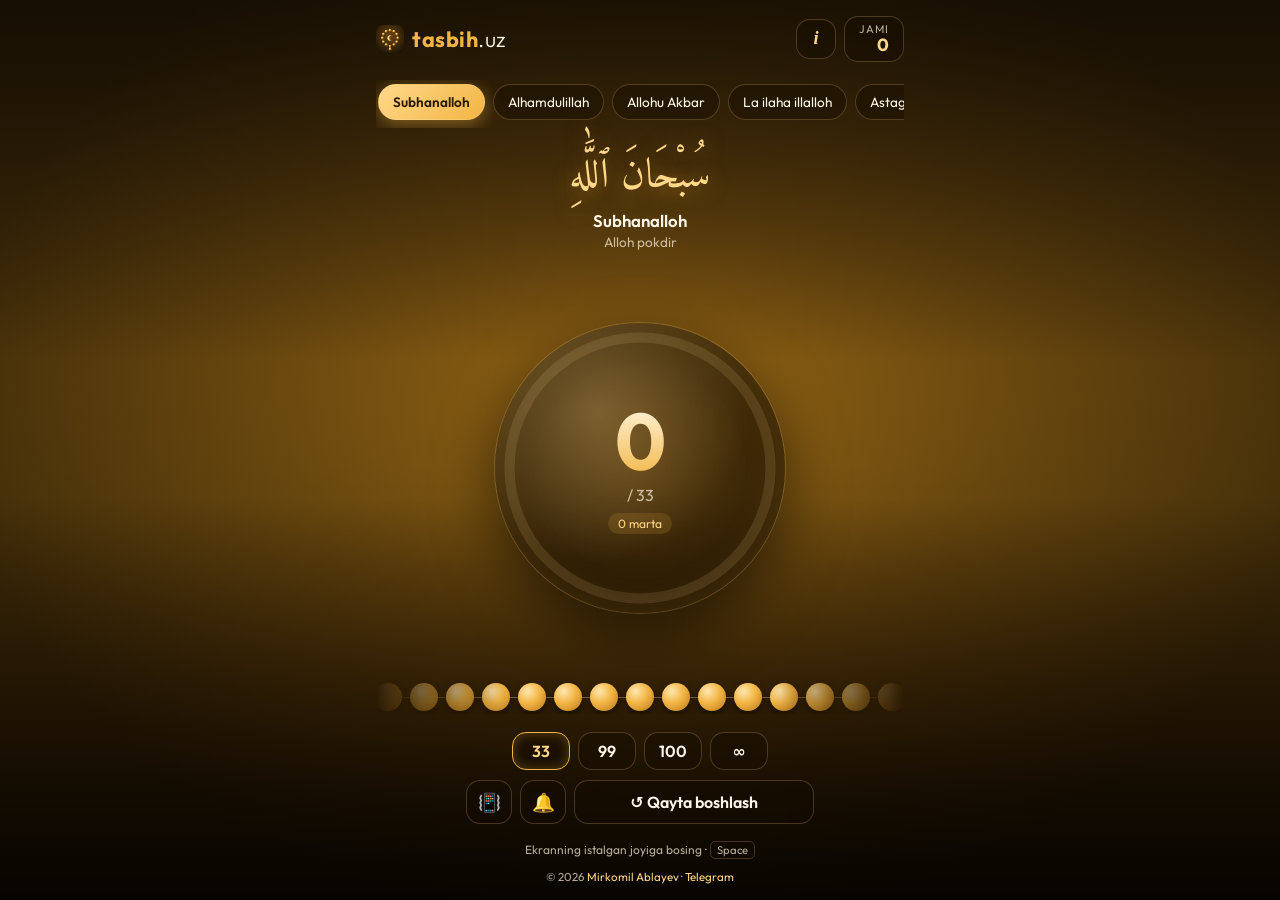
==== index.html @ 4d39cfe6 "first commit Online tasbih counter for tasbih.uz with SEO, icons and Netlify config.  Co-Authored-By" ====
<!DOCTYPE html>
<html lang="uz">
<head>
  <meta charset="UTF-8" />
  <meta name="viewport" content="width=device-width, initial-scale=1, maximum-scale=1, user-scalable=no, viewport-fit=cover" />
  <title>Onlayn tasbeh — zikr sanagich | Tasbih.uz</title>
  <meta name="description" content="Tasbih.uz — bepul onlayn tasbeh. Subhanalloh, Alhamdulillah, Allohu Akbar va boshqa zikrlarni sanang. Natija telefoningizda avtomatik saqlanadi." />
  <meta name="keywords" content="tasbeh, tasbih, onlayn tasbeh, elektron tasbeh, zikr, zikr sanagich, subhanalloh, alhamdulillah, allohu akbar, astag'firulloh, salovat, тасбих, электронные четки" />
  <meta name="author" content="Mirkomil Ablayev" />
  <meta name="robots" content="index, follow, max-image-preview:large" />
  <link rel="canonical" href="https://tasbih.uz/" />
  <meta name="theme-color" content="#1a1206" />

  <!-- Google Search Console: only needed if you verify with the "HTML tag" method (see GUIDE.md) -->
  <!-- <meta name="google-site-verification" content="PASTE_CODE_HERE" /> -->

  <!-- Open Graph (Telegram, Facebook, WhatsApp previews) -->
  <meta property="og:type" content="website" />
  <meta property="og:site_name" content="Tasbih.uz" />
  <meta property="og:locale" content="uz_UZ" />
  <meta property="og:url" content="https://tasbih.uz/" />
  <meta property="og:title" content="Tasbih.uz — Onlayn tasbeh" />
  <meta property="og:description" content="Bepul onlayn tasbeh: zikrlaringizni sanang, natija avtomatik saqlanadi." />
  <meta property="og:image" content="https://tasbih.uz/og-image.png" />
  <meta property="og:image:width" content="1200" />
  <meta property="og:image:height" content="630" />
  <meta property="og:image:alt" content="Tasbih.uz — onlayn tasbeh" />

  <!-- Twitter / X -->
  <meta name="twitter:card" content="summary_large_image" />
  <meta name="twitter:title" content="Tasbih.uz — Onlayn tasbeh" />
  <meta name="twitter:description" content="Bepul onlayn tasbeh: zikrlaringizni sanang, natija avtomatik saqlanadi." />
  <meta name="twitter:image" content="https://tasbih.uz/og-image.png" />

  <!-- Icons & install as app -->
  <link rel="icon" href="/icon.svg" type="image/svg+xml" />
  <link rel="icon" href="/favicon-32.png" sizes="32x32" type="image/png" />
  <link rel="apple-touch-icon" href="/apple-touch-icon.png" />
  <link rel="manifest" href="/manifest.webmanifest" />
  <meta name="apple-mobile-web-app-capable" content="yes" />
  <meta name="apple-mobile-web-app-title" content="Tasbih" />
  <meta name="apple-mobile-web-app-status-bar-style" content="black-translucent" />

  <!-- Structured data for Google -->
  <script type="application/ld+json">
  {
    "@context": "https://schema.org",
    "@type": "WebApplication",
    "name": "Tasbih.uz",
    "alternateName": "Onlayn tasbeh",
    "url": "https://tasbih.uz/",
    "description": "Bepul onlayn tasbeh — zikrlarni sanash uchun. Natija qurilmada avtomatik saqlanadi.",
    "applicationCategory": "LifestyleApplication",
    "operatingSystem": "Any",
    "inLanguage": "uz",
    "image": "https://tasbih.uz/og-image.png",
    "offers": { "@type": "Offer", "price": "0", "priceCurrency": "UZS" },
    "author": {
      "@type": "Person",
      "name": "Mirkomil Ablayev",
      "url": "https://telegram.me/mirkomil_ablayev"
    }
  }
  </script>

  <!-- Google Analytics 4: replace G-XXXXXXXXXX with your Measurement ID (see GUIDE.md) -->
  <script>
    window.GA_ID = "G-XXXXXXXXXX";
    if (!/X{4}/.test(GA_ID) && location.hostname !== "localhost") {
      var s = document.createElement("script");
      s.async = true;
      s.src = "https://www.googletagmanager.com/gtag/js?id=" + GA_ID;
      document.head.appendChild(s);
      window.dataLayer = window.dataLayer || [];
      window.gtag = function () { dataLayer.push(arguments); };
      gtag("js", new Date());
      gtag("config", GA_ID);
    }
  </script>
  <link rel="preconnect" href="https://fonts.googleapis.com" />
  <link rel="preconnect" href="https://fonts.gstatic.com" crossorigin />
  <link href="https://fonts.googleapis.com/css2?family=Amiri:wght@400;700&family=Outfit:wght@300;400;600;700&display=swap" rel="stylesheet" />
  <link rel="stylesheet" href="style.css" />
</head>
<body>
  <div class="bg" aria-hidden="true"></div>
  <div class="bg-overlay" aria-hidden="true"></div>
  <div class="stars" id="stars" aria-hidden="true"></div>

  <!-- The whole screen is a tap zone: tapping anywhere counts -->
  <main class="app" id="tapZone">
    <h1 class="sr-only">Onlayn tasbeh — Tasbih.uz</h1>
    <header class="top" data-no-count>
      <a class="brand" href="/"><img src="/icon.svg" alt="" width="28" height="28" /> <b><span>tasbih</span>.uz</b></a>
      <div class="top-right">
        <button class="icon-btn info-btn" id="infoBtn" title="Sayt haqida" aria-label="Sayt haqida">i</button>
        <div class="total" title="Jami zikrlar">
          <small>Jami</small>
          <strong id="totalCount">0</strong>
        </div>
      </div>
    </header>

    <nav class="dhikr-list" id="dhikrList" data-no-count></nav>

    <section class="dhikr-text">
      <p class="arabic" id="arabic"></p>
      <p class="translit" id="translit"></p>
      <p class="meaning" id="meaning"></p>
    </section>

    <section class="counter-wrap">
      <button class="counter" id="counterBtn" aria-label="Sanash">
        <svg class="ring" viewBox="0 0 200 200" aria-hidden="true">
          <circle class="ring-bg" cx="100" cy="100" r="90" />
          <circle class="ring-fg" id="ringFg" cx="100" cy="100" r="90" />
        </svg>
        <span class="count" id="count">0</span>
        <span class="target" id="targetLabel">/ 33</span>
        <span class="rounds" id="rounds">0 marta</span>
      </button>
    </section>

    <div class="beads" aria-hidden="true">
      <div class="bead-track" id="beadTrack"></div>
    </div>

    <section class="controls" data-no-count>
      <div class="targets" id="targets">
        <button data-target="33">33</button>
        <button data-target="99">99</button>
        <button data-target="100">100</button>
        <button data-target="0">∞</button>
      </div>
      <div class="actions">
        <button class="icon-btn" id="vibrateBtn" title="Tebranish">📳</button>
        <button class="icon-btn" id="soundBtn" title="Ovoz">🔔</button>
        <button class="reset-btn" id="resetBtn">↺ Qayta boshlash</button>
      </div>
    </section>

    <p class="hint">Ekranning istalgan joyiga bosing · <kbd>Space</kbd></p>
    <footer class="footer" data-no-count>
      © <span id="year">2026</span> <a href="https://telegram.me/mirkomil_ablayev" target="_blank" rel="noopener">Mirkomil Ablayev</a>
      · <a href="https://telegram.me/mirkomil_ablayev" target="_blank" rel="noopener">Telegram</a>
    </footer>
  </main>

  <!-- About (also gives search engines real text to index) -->
  <div class="modal" id="about" data-no-count aria-hidden="true">
    <article class="modal-card about-card">
      <h2>Tasbih.uz — onlayn tasbeh</h2>
      <p>
        Tasbih.uz — zikrlarni sanash uchun bepul onlayn tasbeh. Telefon, planshet yoki
        kompyuterda ishlaydi, hech narsa o'rnatish shart emas. Natijangiz qurilmangizda
        avtomatik saqlanadi — sahifani yopsangiz ham yo'qolmaydi.
      </p>
      <h3>Qanday foydalaniladi?</h3>
      <ul>
        <li>Zikrni tanlang: Subhanalloh, Alhamdulillah, Allohu Akbar, La ilaha illalloh, Astag'firulloh yoki Salavot.</li>
        <li>Maqsadni belgilang: 33, 99, 100 yoki cheksiz.</li>
        <li>Ekranning istalgan joyiga bosing yoki klaviaturada <kbd>Space</kbd> tugmasini bosing.</li>
        <li>Har bir zikr uchun hisob alohida saqlanadi. «Qayta boshlash» bilan nolga tushiring.</li>
      </ul>
      <h3>Muallif</h3>
      <p>
        Mirkomil Ablayev ·
        <a href="https://telegram.me/mirkomil_ablayev" target="_blank" rel="noopener">Telegram: @mirkomil_ablayev</a>
      </p>
      <button id="closeAbout" class="btn-gold">Yopish</button>
    </article>
  </div>

  <!-- Reset confirmation -->
  <div class="modal" id="modal" data-no-count aria-hidden="true">
    <div class="modal-card">
      <h3>Qayta boshlash</h3>
      <p>Qaysi natijani nolga tushirmoqchisiz?</p>
      <div class="modal-actions">
        <button id="resetCurrent" class="btn-gold">Joriy zikr</button>
        <button id="resetAll" class="btn-danger">Hammasini</button>
        <button id="cancelReset" class="btn-ghost">Bekor qilish</button>
      </div>
    </div>
  </div>

  <div class="toast" id="toast"></div>

  <script src="app.js"></script>
</body>
</html>
---- style.css ----
:root {
  --gold: #f2b544;
  --gold-soft: #ffd88a;
  --gold-deep: #b9761a;
  --ink: #fff8ea;
  --muted: rgba(255, 244, 220, 0.7);
  --glass: rgba(20, 12, 2, 0.38);
  --glass-border: rgba(255, 210, 130, 0.22);
  --danger: #e2574c;
}

* { box-sizing: border-box; margin: 0; padding: 0; -webkit-tap-highlight-color: transparent; }

html, body { height: 100%; }

body {
  font-family: "Outfit", system-ui, sans-serif;
  color: var(--ink);
  background: #1a1206;
  overflow: hidden;
  user-select: none;
  -webkit-user-select: none;
}

/* ---------- Background ---------- */
.bg {
  position: fixed;
  inset: -4%;
  /* Fallback gradient shows if background.jpg is missing */
  background:
    url("background.jpg") center 60% / cover no-repeat,
    linear-gradient(180deg, #5a3a0c 0%, #c98a1c 55%, #7a4a0a 80%, #140c02 100%);
  animation: kenburns 40s ease-in-out infinite alternate;
  z-index: -3;
}
@keyframes kenburns {
  from { transform: scale(1) translateY(0); }
  to   { transform: scale(1.08) translateY(-1.5%); }
}
.bg-overlay {
  position: fixed;
  inset: 0;
  background:
    radial-gradient(ellipse at 50% 45%, rgba(0,0,0,0.05) 0%, rgba(0,0,0,0.55) 75%),
    linear-gradient(180deg, rgba(10,6,0,0.55) 0%, rgba(10,6,0,0.1) 40%, rgba(10,6,0,0.75) 100%);
  z-index: -2;
}
.stars { position: fixed; inset: 0; z-index: -1; pointer-events: none; }
.stars i {
  position: absolute;
  width: 2px; height: 2px;
  background: var(--gold-soft);
  border-radius: 50%;
  opacity: 0;
  animation: twinkle 4s ease-in-out infinite;
}
@keyframes twinkle { 50% { opacity: 0.9; transform: scale(1.6); } }

/* ---------- Layout ---------- */
.app {
  position: relative;
  height: 100dvh;
  max-width: 560px;
  margin: 0 auto;
  padding: max(16px, env(safe-area-inset-top)) 16px max(16px, env(safe-area-inset-bottom));
  display: flex;
  flex-direction: column;
  align-items: center;
  gap: clamp(8px, 2vh, 18px);
  cursor: pointer;
  animation: fadeUp 0.8s ease both;
}
@keyframes fadeUp { from { opacity: 0; transform: translateY(20px); } }

.top {
  width: 100%;
  display: flex;
  justify-content: space-between;
  align-items: center;
  cursor: default;
}
.brand { font-size: 1.35rem; font-weight: 300; letter-spacing: 0.5px; }
.brand span { font-weight: 700; color: var(--gold); }
.total {
  text-align: right;
  background: var(--glass);
  border: 1px solid var(--glass-border);
  backdrop-filter: blur(10px);
  -webkit-backdrop-filter: blur(10px);
  padding: 6px 14px;
  border-radius: 14px;
  line-height: 1.1;
}
.total small { display: block; font-size: 0.7rem; color: var(--muted); text-transform: uppercase; letter-spacing: 1px; }
.total strong { font-size: 1.1rem; color: var(--gold-soft); }

/* ---------- Dhikr chips ---------- */
.dhikr-list {
  width: 100%;
  display: flex;
  gap: 8px;
  overflow-x: auto;
  padding: 4px 2px 8px;
  scrollbar-width: none;
  cursor: default;
}
.dhikr-list::-webkit-scrollbar { display: none; }
.chip {
  flex: 0 0 auto;
  font: inherit;
  font-size: 0.85rem;
  color: var(--ink);
  background: var(--glass);
  border: 1px solid var(--glass-border);
  backdrop-filter: blur(10px);
  -webkit-backdrop-filter: blur(10px);
  padding: 8px 14px;
  border-radius: 999px;
  cursor: pointer;
  transition: all 0.25s ease;
}
.chip:hover { border-color: var(--gold); }
.chip.active {
  background: linear-gradient(135deg, var(--gold-soft), var(--gold));
  color: #2a1a02;
  font-weight: 600;
  box-shadow: 0 4px 18px rgba(242, 181, 68, 0.45);
}

/* ---------- Dhikr text ---------- */
.dhikr-text { text-align: center; min-height: 110px; }
.dhikr-text.swap { animation: swap 0.5s ease; }
@keyframes swap {
  0% { opacity: 0; transform: translateY(10px) scale(0.97); filter: blur(4px); }
  100% { opacity: 1; transform: none; filter: none; }
}
.arabic {
  font-family: "Amiri", serif;
  font-size: clamp(1.8rem, 7vw, 2.6rem);
  line-height: 1.5;
  color: var(--gold-soft);
  text-shadow: 0 2px 20px rgba(242, 181, 68, 0.5);
  direction: rtl;
}
.translit { font-size: 1.05rem; font-weight: 600; margin-top: 2px; }
.meaning { font-size: 0.85rem; color: var(--muted); margin-top: 2px; }

/* ---------- Counter ---------- */
.counter-wrap { flex: 1; display: grid; place-items: center; width: 100%; min-height: 0; }
.counter {
  position: relative;
  width: min(68vw, 42vh, 290px);
  aspect-ratio: 1;
  border-radius: 50%;
  border: none;
  font: inherit;
  color: var(--ink);
  cursor: pointer;
  background:
    radial-gradient(circle at 35% 30%, rgba(255, 220, 150, 0.28), transparent 55%),
    radial-gradient(circle, rgba(40, 24, 4, 0.55), rgba(15, 9, 1, 0.75));
  backdrop-filter: blur(8px);
  -webkit-backdrop-filter: blur(8px);
  box-shadow:
    0 0 0 1px var(--glass-border),
    0 20px 60px rgba(0, 0, 0, 0.55),
    inset 0 0 40px rgba(242, 181, 68, 0.15);
  display: flex;
  flex-direction: column;
  align-items: center;
  justify-content: center;
  transition: transform 0.12s ease, box-shadow 0.3s ease;
  outline: none;
}
.counter::after {
  content: "";
  position: absolute;
  inset: -14px;
  border-radius: 50%;
  border: 2px solid var(--gold);
  opacity: 0;
  pointer-events: none;
}
.counter.pulse::after { animation: pulseRing 0.6s ease-out; }
@keyframes pulseRing {
  0% { opacity: 0.8; transform: scale(0.92); }
  100% { opacity: 0; transform: scale(1.18); }
}
.counter.press { transform: scale(0.95); }
.counter.done {
  animation: glow 1.4s ease;
}
@keyframes glow {
  0%, 100% { box-shadow: 0 0 0 1px var(--glass-border), 0 20px 60px rgba(0,0,0,0.55), inset 0 0 40px rgba(242,181,68,0.15); }
  30% { box-shadow: 0 0 0 3px var(--gold), 0 0 90px rgba(242,181,68,0.85), inset 0 0 60px rgba(242,181,68,0.5); }
}

.ring { position: absolute; inset: 0; width: 100%; height: 100%; transform: rotate(-90deg); }
.ring circle { fill: none; stroke-width: 7; }
.ring-bg { stroke: rgba(255, 220, 150, 0.12); }
.ring-fg {
  stroke: var(--gold);
  stroke-linecap: round;
  filter: drop-shadow(0 0 6px rgba(242, 181, 68, 0.8));
  transition: stroke-dashoffset 0.35s cubic-bezier(.3,1.4,.5,1);
}

.count {
  font-size: clamp(3.2rem, 15vw, 5rem);
  font-weight: 700;
  line-height: 1;
  font-variant-numeric: tabular-nums;
  background: linear-gradient(180deg, #fff6e0, var(--gold));
  -webkit-background-clip: text;
  background-clip: text;
  color: transparent;
}
.count.bump { animation: bump 0.28s cubic-bezier(.3,1.8,.5,1); }
@keyframes bump {
  0% { transform: scale(1); }
  40% { transform: scale(1.18); }
  100% { transform: scale(1); }
}
.target { font-size: 1rem; color: var(--muted); margin-top: 4px; }
.rounds {
  font-size: 0.75rem;
  margin-top: 8px;
  padding: 3px 10px;
  border-radius: 999px;
  background: rgba(242, 181, 68, 0.15);
  color: var(--gold-soft);
}

/* ---------- Beads ---------- */
.beads {
  width: 100%;
  height: 34px;
  overflow: hidden;
  position: relative;
  mask-image: linear-gradient(90deg, transparent, #000 25%, #000 75%, transparent);
  -webkit-mask-image: linear-gradient(90deg, transparent, #000 25%, #000 75%, transparent);
}
.beads::before {
  content: "";
  position: absolute;
  left: 0; right: 0; top: 50%;
  height: 1px;
  background: rgba(255, 220, 150, 0.4);
}
.bead-track {
  position: absolute;
  top: 3px;
  left: 50%;
  display: flex;
  gap: 8px;
  transition: transform 0.3s cubic-bezier(.3,1.3,.5,1);
}
.bead-track i {
  flex: 0 0 auto;
  width: 28px; height: 28px;
  border-radius: 50%;
  background: radial-gradient(circle at 35% 30%, #ffe7b0, var(--gold) 45%, var(--gold-deep) 100%);
  box-shadow: 0 3px 8px rgba(0,0,0,0.5);
}

/* ---------- Controls ---------- */
.controls { width: 100%; display: flex; flex-direction: column; gap: 10px; cursor: default; }
.targets, .actions { display: flex; gap: 8px; justify-content: center; }
.targets button, .icon-btn, .reset-btn {
  font: inherit;
  color: var(--ink);
  background: var(--glass);
  border: 1px solid var(--glass-border);
  backdrop-filter: blur(10px);
  -webkit-backdrop-filter: blur(10px);
  border-radius: 14px;
  cursor: pointer;
  transition: all 0.2s ease;
}
.targets button { min-width: 58px; padding: 8px 12px; font-weight: 600; }
.targets button.active { border-color: var(--gold); color: var(--gold-soft); box-shadow: inset 0 0 12px rgba(242,181,68,0.3); }
.icon-btn { width: 46px; font-size: 1.15rem; }
.icon-btn.off { opacity: 0.4; filter: grayscale(1); }
.reset-btn { flex: 1; max-width: 240px; padding: 11px 18px; font-weight: 600; }
.reset-btn:hover { border-color: var(--danger); color: #ffb3ab; }
.targets button:active, .icon-btn:active, .reset-btn:active { transform: scale(0.94); }
.reset-btn.spin { animation: shake 0.5s ease; }
@keyframes shake {
  20%, 60% { transform: translateX(-4px); }
  40%, 80% { transform: translateX(4px); }
}

.hint { font-size: 0.75rem; color: var(--muted); text-align: center; }
kbd {
  font-family: inherit;
  font-size: 0.7rem;
  padding: 1px 6px;
  border-radius: 5px;
  border: 1px solid var(--glass-border);
  background: var(--glass);
}

/* ---------- Tap effects ---------- */
.ripple {
  position: fixed;
  width: 20px; height: 20px;
  margin: -10px 0 0 -10px;
  border-radius: 50%;
  border: 2px solid var(--gold-soft);
  pointer-events: none;
  animation: ripple 0.7s ease-out forwards;
  z-index: 50;
}
@keyframes ripple {
  to { transform: scale(9); opacity: 0; }
}
.plus {
  position: fixed;
  pointer-events: none;
  font-weight: 700;
  font-size: 1.3rem;
  color: var(--gold-soft);
  text-shadow: 0 2px 10px rgba(0,0,0,0.6);
  animation: floatUp 0.9s ease-out forwards;
  z-index: 51;
}
@keyframes floatUp {
  0% { opacity: 1; transform: translate(-50%, -50%) scale(0.8); }
  100% { opacity: 0; transform: translate(-50%, -140%) scale(1.3); }
}
.particle {
  position: fixed;
  width: 8px; height: 8px;
  border-radius: 50%;
  background: var(--gold-soft);
  box-shadow: 0 0 10px var(--gold);
  pointer-events: none;
  z-index: 52;
  animation: burst 1.1s cubic-bezier(.1,.8,.3,1) forwards;
}
@keyframes burst {
  to { transform: translate(var(--dx), var(--dy)) scale(0.2); opacity: 0; }
}

/* ---------- Modal ---------- */
.modal {
  position: fixed;
  inset: 0;
  display: grid;
  place-items: center;
  padding: 16px;
  background: rgba(0, 0, 0, 0.55);
  backdrop-filter: blur(6px);
  -webkit-backdrop-filter: blur(6px);
  opacity: 0;
  pointer-events: none;
  transition: opacity 0.25s ease;
  z-index: 100;
}
.modal.open { opacity: 1; pointer-events: auto; }
.modal-card {
  width: 100%;
  max-width: 340px;
  text-align: center;
  padding: 24px 20px;
  border-radius: 22px;
  background: linear-gradient(180deg, rgba(50, 32, 6, 0.95), rgba(20, 12, 2, 0.95));
  border: 1px solid var(--glass-border);
  box-shadow: 0 30px 80px rgba(0,0,0,0.6);
  transform: translateY(20px) scale(0.95);
  transition: transform 0.3s cubic-bezier(.3,1.4,.5,1);
}
.modal.open .modal-card { transform: none; }
.modal-card h3 { font-size: 1.3rem; color: var(--gold-soft); }
.modal-card p { color: var(--muted); margin: 8px 0 18px; font-size: 0.95rem; }
.modal-actions { display: flex; flex-direction: column; gap: 8px; }
.modal-actions button {
  font: inherit;
  font-weight: 600;
  padding: 11px;
  border-radius: 12px;
  border: 1px solid transparent;
  cursor: pointer;
  transition: transform 0.15s ease, filter 0.2s;
}
.modal-actions button:active { transform: scale(0.97); }
.modal-actions button:hover { filter: brightness(1.1); }
.btn-gold { background: linear-gradient(135deg, var(--gold-soft), var(--gold)); color: #2a1a02; }
.btn-danger { background: var(--danger); color: #fff; }
.btn-ghost { background: transparent; color: var(--muted); border-color: var(--glass-border) !important; }

/* ---------- Toast ---------- */
.toast {
  position: fixed;
  left: 50%;
  bottom: 28px;
  transform: translate(-50%, 30px);
  padding: 10px 18px;
  border-radius: 999px;
  background: rgba(20, 12, 2, 0.9);
  border: 1px solid var(--gold);
  color: var(--gold-soft);
  font-weight: 600;
  font-size: 0.9rem;
  opacity: 0;
  pointer-events: none;
  transition: all 0.35s cubic-bezier(.3,1.4,.5,1);
  z-index: 120;
  white-space: nowrap;
}
.toast.show { opacity: 1; transform: translate(-50%, 0); }

@media (max-height: 640px) {
  .dhikr-text { min-height: 0; }
  .meaning, .hint { display: none; }
  .beads { height: 26px; }
  .bead-track i { width: 20px; height: 20px; }
}

@media (prefers-reduced-motion: reduce) {
  .bg { animation: none; }
  * { animation-duration: 0.01ms !important; transition-duration: 0.01ms !important; }
}

/* ---------- SEO / about / footer ---------- */
.sr-only {
  position: absolute; width: 1px; height: 1px; padding: 0; margin: -1px;
  overflow: hidden; clip: rect(0, 0, 0, 0); white-space: nowrap; border: 0;
}
.brand { display: flex; align-items: center; gap: 8px; color: var(--ink); text-decoration: none; }
.brand img { border-radius: 7px; }
.brand b { font-weight: 300; }
.top-right { display: flex; align-items: center; gap: 8px; }
.info-btn { width: 40px; height: 40px; font-family: Georgia, serif; font-style: italic; font-weight: 700; color: var(--gold-soft); }
.footer { font-size: 0.72rem; color: var(--muted); text-align: center; margin-top: -6px; cursor: default; }
.footer a { color: var(--gold-soft); text-decoration: none; }
.footer a:hover { text-decoration: underline; }
.about-card { max-width: 440px; max-height: 85dvh; overflow-y: auto; text-align: left; user-select: text; -webkit-user-select: text; }
.about-card h2 { font-size: 1.3rem; color: var(--gold-soft); margin-bottom: 8px; }
.about-card h3 { font-size: 1rem; color: var(--gold-soft); margin-top: 14px; }
.about-card p, .about-card li { color: var(--muted); font-size: 0.9rem; line-height: 1.55; }
.about-card p { margin: 6px 0 0; }
.about-card ul { padding-left: 18px; margin-top: 6px; }
.about-card a { color: var(--gold-soft); }
.about-card .btn-gold {
  width: 100%; margin-top: 18px; padding: 11px; border: none; border-radius: 12px;
  font: inherit; font-weight: 600; cursor: pointer;
}
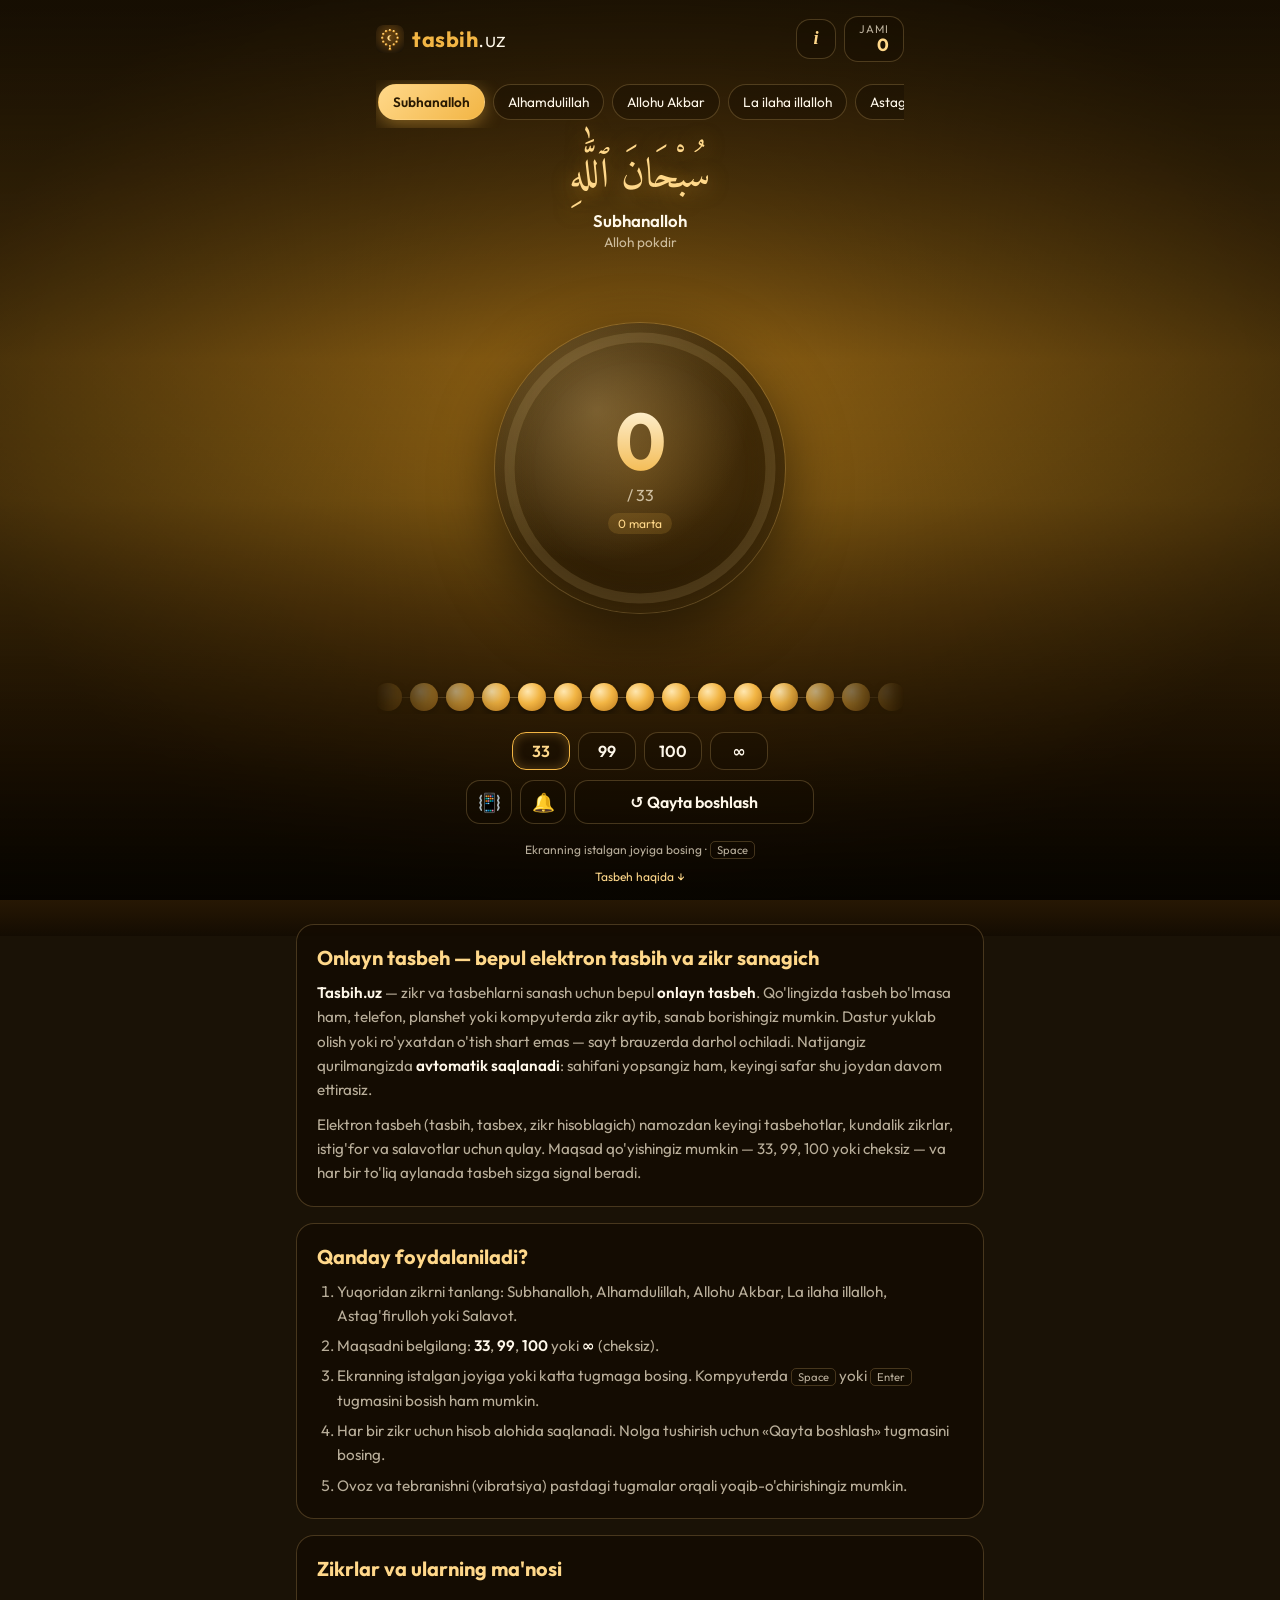
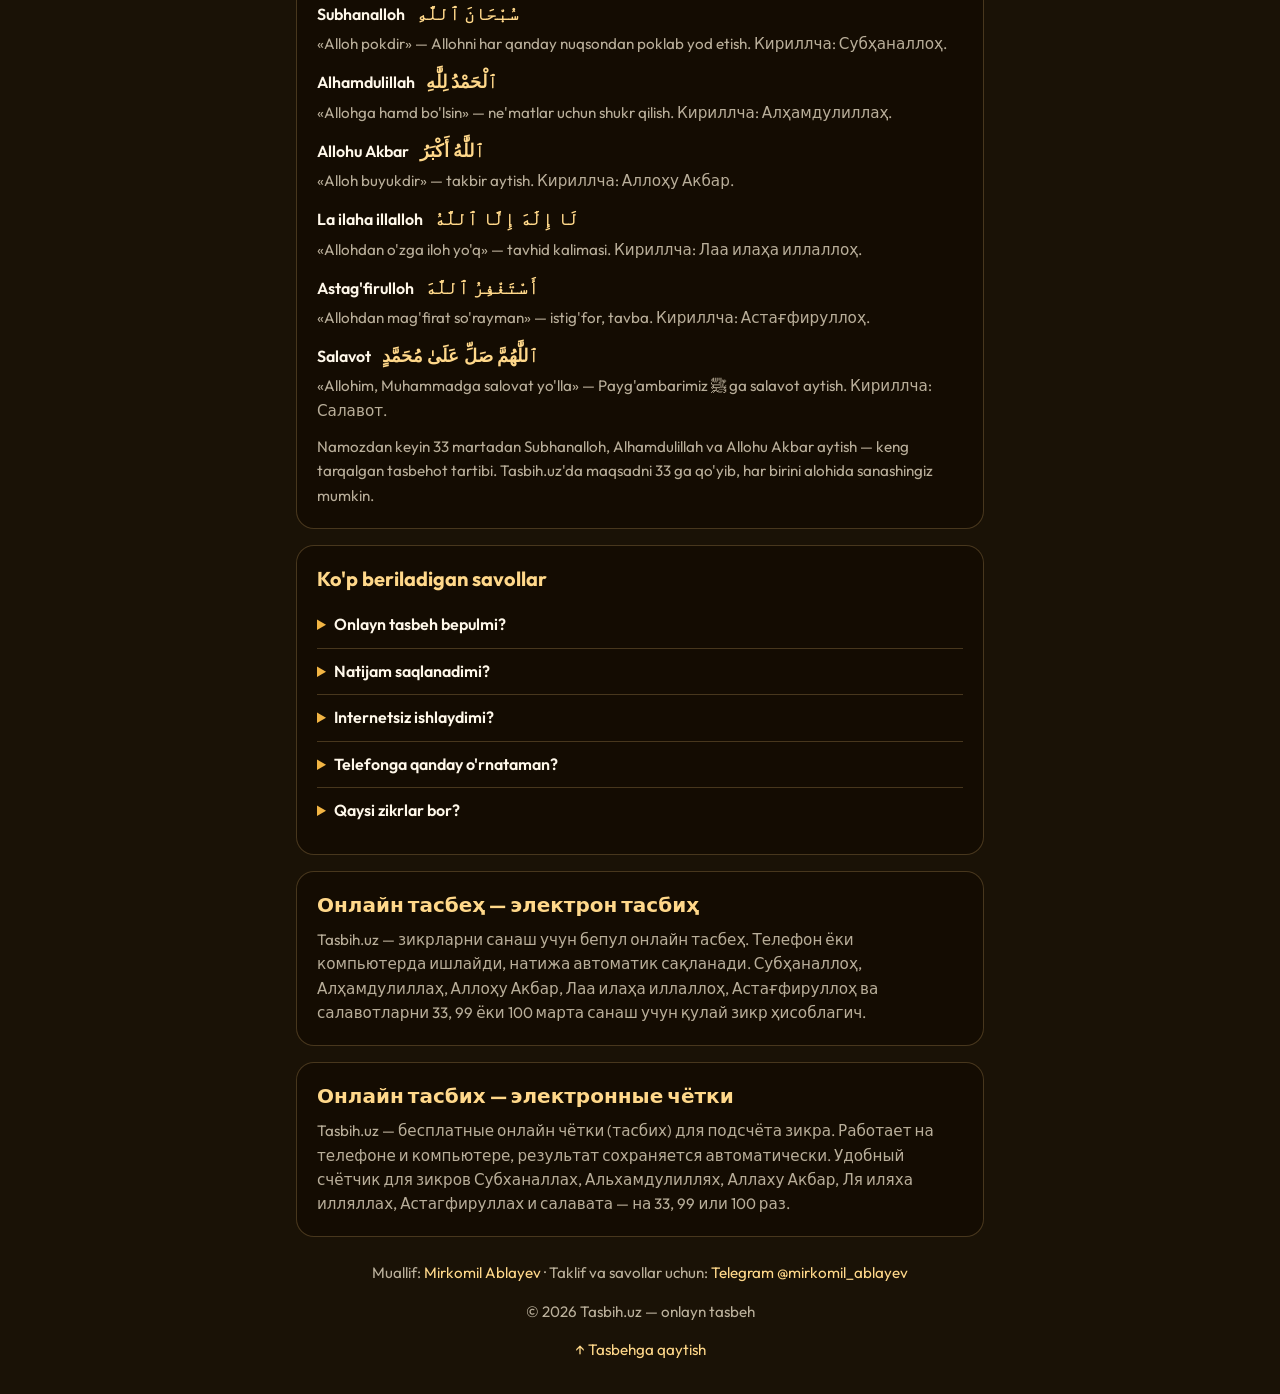
==== commit 92a7c0c6: "Add Uzbek SEO content section, FAQ schema and richer meta tags Visible content (usage, dhikr meaning" ====
--- a/index.html
+++ b/index.html
@@ -3,9 +3,9 @@
 <head>
   <meta charset="UTF-8" />
   <meta name="viewport" content="width=device-width, initial-scale=1, maximum-scale=1, user-scalable=no, viewport-fit=cover" />
-  <title>Onlayn tasbeh — zikr sanagich | Tasbih.uz</title>
-  <meta name="description" content="Tasbih.uz — bepul onlayn tasbeh. Subhanalloh, Alhamdulillah, Allohu Akbar va boshqa zikrlarni sanang. Natija telefoningizda avtomatik saqlanadi." />
-  <meta name="keywords" content="tasbeh, tasbih, onlayn tasbeh, elektron tasbeh, zikr, zikr sanagich, subhanalloh, alhamdulillah, allohu akbar, astag'firulloh, salovat, тасбих, электронные четки" />
+  <title>Onlayn tasbeh — elektron tasbih va zikr sanagich | Tasbih.uz</title>
+  <meta name="description" content="Bepul onlayn tasbeh (tasbih) — telefon va kompyuterda zikr sanang. Subhanalloh, Alhamdulillah, Allohu Akbar, Astag'firulloh, salavot: 33, 99, 100. Natija avtomatik saqlanadi." />
+  <meta name="keywords" content="tasbeh, tasbih, onlayn tasbeh, online tasbeh, onlayn tasbih, elektron tasbeh, elektron tasbih, tasbex, tasbix, zikr, zikir, zikr sanagich, zikr hisoblagich, tasbehot, namozdan keyingi tasbeh, 33 tasbeh, subhanalloh, alhamdulillah, allohu akbar, la ilaha illalloh, astag'firulloh, istig'for, salavot, тасбеҳ, тасбиҳ, онлайн тасбеҳ, зикр, тасбих онлайн, электронные четки, счетчик зикра, online tasbih, dhikr counter" />
   <meta name="author" content="Mirkomil Ablayev" />
   <meta name="robots" content="index, follow, max-image-preview:large" />
   <link rel="canonical" href="https://tasbih.uz/" />
@@ -19,8 +19,8 @@
   <meta property="og:site_name" content="Tasbih.uz" />
   <meta property="og:locale" content="uz_UZ" />
   <meta property="og:url" content="https://tasbih.uz/" />
-  <meta property="og:title" content="Tasbih.uz — Onlayn tasbeh" />
-  <meta property="og:description" content="Bepul onlayn tasbeh: zikrlaringizni sanang, natija avtomatik saqlanadi." />
+  <meta property="og:title" content="Onlayn tasbeh — Tasbih.uz" />
+  <meta property="og:description" content="Bepul elektron tasbeh: Subhanalloh, Alhamdulillah, Allohu Akbar va boshqa zikrlarni telefoningizda sanang. Natija avtomatik saqlanadi." />
   <meta property="og:image" content="https://tasbih.uz/og-image.png" />
   <meta property="og:image:width" content="1200" />
   <meta property="og:image:height" content="630" />
@@ -28,8 +28,8 @@
 
   <!-- Twitter / X -->
   <meta name="twitter:card" content="summary_large_image" />
-  <meta name="twitter:title" content="Tasbih.uz — Onlayn tasbeh" />
-  <meta name="twitter:description" content="Bepul onlayn tasbeh: zikrlaringizni sanang, natija avtomatik saqlanadi." />
+  <meta name="twitter:title" content="Onlayn tasbeh — Tasbih.uz" />
+  <meta name="twitter:description" content="Bepul elektron tasbeh: zikrlaringizni telefoningizda sanang. Natija avtomatik saqlanadi." />
   <meta name="twitter:image" content="https://tasbih.uz/og-image.png" />
 
   <!-- Icons & install as app -->
@@ -47,9 +47,9 @@
     "@context": "https://schema.org",
     "@type": "WebApplication",
     "name": "Tasbih.uz",
-    "alternateName": "Onlayn tasbeh",
+    "alternateName": ["Onlayn tasbeh", "Elektron tasbeh", "Zikr sanagich", "Онлайн тасбеҳ"],
     "url": "https://tasbih.uz/",
-    "description": "Bepul onlayn tasbeh — zikrlarni sanash uchun. Natija qurilmada avtomatik saqlanadi.",
+    "description": "Bepul onlayn tasbeh (elektron tasbih) — Subhanalloh, Alhamdulillah, Allohu Akbar, Astag'firulloh va salavotlarni sanash uchun. Natija qurilmada avtomatik saqlanadi.",
     "applicationCategory": "LifestyleApplication",
     "operatingSystem": "Any",
     "inLanguage": "uz",
@@ -62,10 +62,59 @@
     }
   }
   </script>
-
-  <!-- Google Analytics 4: replace G-XXXXXXXXXX with your Measurement ID (see GUIDE.md) -->
+  <script type="application/ld+json">
+  {
+    "@context": "https://schema.org",
+    "@type": "FAQPage",
+    "inLanguage": "uz",
+    "mainEntity": [
+      {
+        "@type": "Question",
+        "name": "Onlayn tasbeh bepulmi?",
+        "acceptedAnswer": {
+          "@type": "Answer",
+          "text": "Ha, Tasbih.uz butunlay bepul. Reklama yoki ro'yxatdan o'tish talab qilinmaydi."
+        }
+      },
+      {
+        "@type": "Question",
+        "name": "Natijam saqlanadimi?",
+        "acceptedAnswer": {
+          "@type": "Answer",
+          "text": "Ha. Har bir bosish darhol brauzeringizda saqlanadi. Sahifani yopib qayta ochsangiz ham hisob yo'qolmaydi."
+        }
+      },
+      {
+        "@type": "Question",
+        "name": "Internetsiz ishlaydimi?",
+        "acceptedAnswer": {
+          "@type": "Answer",
+          "text": "Sahifa bir marta ochilgandan keyin sanash internetga bog'liq emas."
+        }
+      },
+      {
+        "@type": "Question",
+        "name": "Telefonga qanday o'rnataman?",
+        "acceptedAnswer": {
+          "@type": "Answer",
+          "text": "Android'da Chrome menyusidan «Bosh ekranga qo'shish», iPhone'da Safari'da «Ulashish → Bosh ekranga» tugmasini bosing."
+        }
+      },
+      {
+        "@type": "Question",
+        "name": "Qaysi zikrlar bor?",
+        "acceptedAnswer": {
+          "@type": "Answer",
+          "text": "Subhanalloh, Alhamdulillah, Allohu Akbar, La ilaha illalloh, Astag'firulloh va Salavot."
+        }
+      }
+    ]
+  }
+  </script>
+
+  <!-- Google Analytics 4 -->
   <script>
-    window.GA_ID = "G-XXXXXXXXXX";
+    window.GA_ID = "G-9KP3GJMY9G";
     if (!/X{4}/.test(GA_ID) && location.hostname !== "localhost") {
       var s = document.createElement("script");
       s.async = true;
@@ -88,7 +137,7 @@
   <div class="stars" id="stars" aria-hidden="true"></div>
 
   <!-- The whole screen is a tap zone: tapping anywhere counts -->
-  <main class="app" id="tapZone">
+  <main class="app" id="top">
     <h1 class="sr-only">Onlayn tasbeh — Tasbih.uz</h1>
     <header class="top" data-no-count>
       <a class="brand" href="/"><img src="/icon.svg" alt="" width="28" height="28" /> <b><span>tasbih</span>.uz</b></a>
@@ -140,36 +189,111 @@
     </section>
 
     <p class="hint">Ekranning istalgan joyiga bosing · <kbd>Space</kbd></p>
-    <footer class="footer" data-no-count>
-      © <span id="year">2026</span> <a href="https://telegram.me/mirkomil_ablayev" target="_blank" rel="noopener">Mirkomil Ablayev</a>
-      · <a href="https://telegram.me/mirkomil_ablayev" target="_blank" rel="noopener">Telegram</a>
+    <a class="scroll-hint" href="#about" data-no-count>Tasbeh haqida ↓</a>
+  </main>
+
+  <!-- Readable content for people and search engines -->
+  <article class="content" id="about">
+    <section>
+      <h2>Onlayn tasbeh — bepul elektron tasbih va zikr sanagich</h2>
+      <p>
+        <strong>Tasbih.uz</strong> — zikr va tasbehlarni sanash uchun bepul <strong>onlayn tasbeh</strong>.
+        Qo'lingizda tasbeh bo'lmasa ham, telefon, planshet yoki kompyuterda zikr aytib, sanab borishingiz mumkin.
+        Dastur yuklab olish yoki ro'yxatdan o'tish shart emas — sayt brauzerda darhol ochiladi.
+        Natijangiz qurilmangizda <strong>avtomatik saqlanadi</strong>: sahifani yopsangiz ham,
+        keyingi safar shu joydan davom ettirasiz.
+      </p>
+      <p>
+        Elektron tasbeh (tasbih, tasbex, zikr hisoblagich) namozdan keyingi tasbehotlar, kundalik zikrlar,
+        istig'for va salavotlar uchun qulay. Maqsad qo'yishingiz mumkin — 33, 99, 100 yoki cheksiz —
+        va har bir to'liq aylanada tasbeh sizga signal beradi.
+      </p>
+    </section>
+
+    <section>
+      <h2>Qanday foydalaniladi?</h2>
+      <ol>
+        <li>Yuqoridan zikrni tanlang: Subhanalloh, Alhamdulillah, Allohu Akbar, La ilaha illalloh, Astag'firulloh yoki Salavot.</li>
+        <li>Maqsadni belgilang: <strong>33</strong>, <strong>99</strong>, <strong>100</strong> yoki <strong>∞</strong> (cheksiz).</li>
+        <li>Ekranning istalgan joyiga yoki katta tugmaga bosing. Kompyuterda <kbd>Space</kbd> yoki <kbd>Enter</kbd> tugmasini bosish ham mumkin.</li>
+        <li>Har bir zikr uchun hisob alohida saqlanadi. Nolga tushirish uchun «Qayta boshlash» tugmasini bosing.</li>
+        <li>Ovoz va tebranishni (vibratsiya) pastdagi tugmalar orqali yoqib-o'chirishingiz mumkin.</li>
+      </ol>
+    </section>
+
+    <section>
+      <h2>Zikrlar va ularning ma'nosi</h2>
+      <dl class="dhikr-table">
+        <dt>Subhanalloh <span lang="ar">سُبْحَانَ ٱللَّٰهِ</span></dt>
+        <dd>«Alloh pokdir» — Allohni har qanday nuqsondan poklab yod etish. Кириллча: Субҳаналлоҳ.</dd>
+        <dt>Alhamdulillah <span lang="ar">ٱلْحَمْدُ لِلَّٰهِ</span></dt>
+        <dd>«Allohga hamd bo'lsin» — ne'matlar uchun shukr qilish. Кириллча: Алҳамдулиллаҳ.</dd>
+        <dt>Allohu Akbar <span lang="ar">ٱللَّٰهُ أَكْبَرُ</span></dt>
+        <dd>«Alloh buyukdir» — takbir aytish. Кириллча: Аллоҳу Акбар.</dd>
+        <dt>La ilaha illalloh <span lang="ar">لَا إِلَٰهَ إِلَّا ٱللَّٰهُ</span></dt>
+        <dd>«Allohdan o'zga iloh yo'q» — tavhid kalimasi. Кириллча: Лаа илаҳа иллаллоҳ.</dd>
+        <dt>Astag'firulloh <span lang="ar">أَسْتَغْفِرُ ٱللَّٰهَ</span></dt>
+        <dd>«Allohdan mag'firat so'rayman» — istig'for, tavba. Кириллча: Астағфируллоҳ.</dd>
+        <dt>Salavot <span lang="ar">ٱللَّٰهُمَّ صَلِّ عَلَىٰ مُحَمَّدٍ</span></dt>
+        <dd>«Allohim, Muhammadga salovat yo'lla» — Payg'ambarimiz ﷺ ga salavot aytish. Кириллча: Салавот.</dd>
+      </dl>
+      <p>
+        Namozdan keyin 33 martadan Subhanalloh, Alhamdulillah va Allohu Akbar aytish — keng tarqalgan
+        tasbehot tartibi. Tasbih.uz'da maqsadni 33 ga qo'yib, har birini alohida sanashingiz mumkin.
+      </p>
+    </section>
+
+    <section>
+      <h2>Ko'p beriladigan savollar</h2>
+      <details>
+        <summary>Onlayn tasbeh bepulmi?</summary>
+        <p>Ha, Tasbih.uz butunlay bepul. Reklama yoki ro'yxatdan o'tish talab qilinmaydi.</p>
+      </details>
+      <details>
+        <summary>Natijam saqlanadimi?</summary>
+        <p>Ha. Har bir bosish darhol brauzeringizda saqlanadi. Sahifani yopib qayta ochsangiz ham hisob yo'qolmaydi. Natija faqat shu qurilma va brauzerda saqlanadi.</p>
+      </details>
+      <details>
+        <summary>Internetsiz ishlaydimi?</summary>
+        <p>Sahifa bir marta ochilgandan keyin sanash internetga bog'liq emas. Saytni telefoningizning bosh ekraniga qo'shib, ilova kabi ishlatishingiz mumkin.</p>
+      </details>
+      <details>
+        <summary>Telefonga qanday o'rnataman?</summary>
+        <p>Android'da Chrome menyusidan «Bosh ekranga qo'shish», iPhone'da Safari'da «Ulashish → Bosh ekranga» tugmasini bosing. Tasbeh ilova kabi alohida belgida ochiladi.</p>
+      </details>
+      <details>
+        <summary>Qaysi zikrlar bor?</summary>
+        <p>Subhanalloh, Alhamdulillah, Allohu Akbar, La ilaha illalloh, Astag'firulloh va Salavot. Har biri uchun hisob alohida yuritiladi.</p>
+      </details>
+    </section>
+
+    <section lang="uz-Cyrl">
+      <h2>Онлайн тасбеҳ — электрон тасбиҳ</h2>
+      <p>
+        Tasbih.uz — зикрларни санаш учун бепул онлайн тасбеҳ. Телефон ёки компьютерда ишлайди,
+        натижа автоматик сақланади. Субҳаналлоҳ, Алҳамдулиллаҳ, Аллоҳу Акбар, Лаа илаҳа иллаллоҳ,
+        Астағфируллоҳ ва салавотларни 33, 99 ёки 100 марта санаш учун қулай зикр ҳисоблагич.
+      </p>
+    </section>
+
+    <section lang="ru">
+      <h2>Онлайн тасбих — электронные чётки</h2>
+      <p>
+        Tasbih.uz — бесплатные онлайн чётки (тасбих) для подсчёта зикра. Работает на телефоне и компьютере,
+        результат сохраняется автоматически. Удобный счётчик для зикров Субханаллах, Альхамдулиллях,
+        Аллаху Акбар, Ля иляха илляллах, Астагфируллах и салавата — на 33, 99 или 100 раз.
+      </p>
+    </section>
+
+    <footer class="content-footer">
+      <p>
+        Muallif: <a href="https://telegram.me/mirkomil_ablayev" target="_blank" rel="noopener">Mirkomil Ablayev</a>
+        · Taklif va savollar uchun: <a href="https://telegram.me/mirkomil_ablayev" target="_blank" rel="noopener">Telegram @mirkomil_ablayev</a>
+      </p>
+      <p>© <span id="year">2026</span> Tasbih.uz — onlayn tasbeh</p>
+      <p><a href="#top" class="to-top">↑ Tasbehga qaytish</a></p>
     </footer>
-  </main>
-
-  <!-- About (also gives search engines real text to index) -->
-  <div class="modal" id="about" data-no-count aria-hidden="true">
-    <article class="modal-card about-card">
-      <h2>Tasbih.uz — onlayn tasbeh</h2>
-      <p>
-        Tasbih.uz — zikrlarni sanash uchun bepul onlayn tasbeh. Telefon, planshet yoki
-        kompyuterda ishlaydi, hech narsa o'rnatish shart emas. Natijangiz qurilmangizda
-        avtomatik saqlanadi — sahifani yopsangiz ham yo'qolmaydi.
-      </p>
-      <h3>Qanday foydalaniladi?</h3>
-      <ul>
-        <li>Zikrni tanlang: Subhanalloh, Alhamdulillah, Allohu Akbar, La ilaha illalloh, Astag'firulloh yoki Salavot.</li>
-        <li>Maqsadni belgilang: 33, 99, 100 yoki cheksiz.</li>
-        <li>Ekranning istalgan joyiga bosing yoki klaviaturada <kbd>Space</kbd> tugmasini bosing.</li>
-        <li>Har bir zikr uchun hisob alohida saqlanadi. «Qayta boshlash» bilan nolga tushiring.</li>
-      </ul>
-      <h3>Muallif</h3>
-      <p>
-        Mirkomil Ablayev ·
-        <a href="https://telegram.me/mirkomil_ablayev" target="_blank" rel="noopener">Telegram: @mirkomil_ablayev</a>
-      </p>
-      <button id="closeAbout" class="btn-gold">Yopish</button>
-    </article>
-  </div>
+  </article>
 
   <!-- Reset confirmation -->
   <div class="modal" id="modal" data-no-count aria-hidden="true">
--- a/style.css
+++ b/style.css
@@ -11,25 +11,20 @@
 
 * { box-sizing: border-box; margin: 0; padding: 0; -webkit-tap-highlight-color: transparent; }
 
-html, body { height: 100%; }
+html { scroll-behavior: smooth; }
 
 body {
   font-family: "Outfit", system-ui, sans-serif;
   color: var(--ink);
   background: #1a1206;
-  overflow: hidden;
-  user-select: none;
-  -webkit-user-select: none;
+  overflow-x: hidden;
 }
 
 /* ---------- Background ---------- */
 .bg {
   position: fixed;
   inset: -4%;
-  /* Fallback gradient shows if background.jpg is missing */
-  background:
-    url("background.jpg") center 60% / cover no-repeat,
-    linear-gradient(180deg, #5a3a0c 0%, #c98a1c 55%, #7a4a0a 80%, #140c02 100%);
+  background: linear-gradient(180deg, #5a3a0c 0%, #c98a1c 55%, #7a4a0a 80%, #140c02 100%);
   animation: kenburns 40s ease-in-out infinite alternate;
   z-index: -3;
 }
@@ -68,6 +63,9 @@
   align-items: center;
   gap: clamp(8px, 2vh, 18px);
   cursor: pointer;
+  user-select: none;
+  -webkit-user-select: none;
+  touch-action: manipulation;
   animation: fadeUp 0.8s ease both;
 }
 @keyframes fadeUp { from { opacity: 0; transform: translateY(20px); } }
@@ -432,17 +430,43 @@
 .brand b { font-weight: 300; }
 .top-right { display: flex; align-items: center; gap: 8px; }
 .info-btn { width: 40px; height: 40px; font-family: Georgia, serif; font-style: italic; font-weight: 700; color: var(--gold-soft); }
-.footer { font-size: 0.72rem; color: var(--muted); text-align: center; margin-top: -6px; cursor: default; }
-.footer a { color: var(--gold-soft); text-decoration: none; }
-.footer a:hover { text-decoration: underline; }
-.about-card { max-width: 440px; max-height: 85dvh; overflow-y: auto; text-align: left; user-select: text; -webkit-user-select: text; }
-.about-card h2 { font-size: 1.3rem; color: var(--gold-soft); margin-bottom: 8px; }
-.about-card h3 { font-size: 1rem; color: var(--gold-soft); margin-top: 14px; }
-.about-card p, .about-card li { color: var(--muted); font-size: 0.9rem; line-height: 1.55; }
-.about-card p { margin: 6px 0 0; }
-.about-card ul { padding-left: 18px; margin-top: 6px; }
-.about-card a { color: var(--gold-soft); }
-.about-card .btn-gold {
-  width: 100%; margin-top: 18px; padding: 11px; border: none; border-radius: 12px;
-  font: inherit; font-weight: 600; cursor: pointer;
-}
+.scroll-hint {
+  font-size: 0.75rem;
+  color: var(--gold-soft);
+  text-decoration: none;
+  margin-top: -6px;
+  animation: nudge 2.4s ease-in-out infinite;
+}
+@keyframes nudge { 50% { transform: translateY(3px); opacity: 0.7; } }
+
+/* ---------- Content section (below the tasbih) ---------- */
+.content {
+  max-width: 720px;
+  margin: 0 auto;
+  padding: 24px 16px max(32px, env(safe-area-inset-bottom));
+  display: grid;
+  gap: 16px;
+  line-height: 1.6;
+}
+.content section {
+  background: rgba(20, 12, 2, 0.82);
+  border: 1px solid var(--glass-border);
+  border-radius: 18px;
+  padding: 20px;
+}
+.content h2 { font-size: 1.25rem; color: var(--gold-soft); margin-bottom: 10px; line-height: 1.3; }
+.content p, .content li, .content dd { color: var(--muted); font-size: 0.95rem; }
+.content p + p { margin-top: 10px; }
+.content strong { color: var(--ink); font-weight: 600; }
+.content ol { padding-left: 20px; display: grid; gap: 6px; }
+.content a { color: var(--gold-soft); }
+.dhikr-table { display: grid; gap: 4px; margin-bottom: 12px; }
+.dhikr-table dt { font-weight: 600; color: var(--ink); margin-top: 8px; }
+.dhikr-table dt span { font-family: "Amiri", serif; color: var(--gold-soft); margin-left: 8px; font-size: 1.1rem; }
+.content details { border-top: 1px solid var(--glass-border); padding: 10px 0; }
+.content details:first-of-type { border-top: none; }
+.content summary { cursor: pointer; font-weight: 600; color: var(--ink); }
+.content summary::marker { color: var(--gold); }
+.content details p { margin-top: 6px; }
+.content-footer { text-align: center; font-size: 0.85rem; color: var(--muted); display: grid; gap: 4px; padding-top: 8px; }
+.content-footer a { text-decoration: none; }
